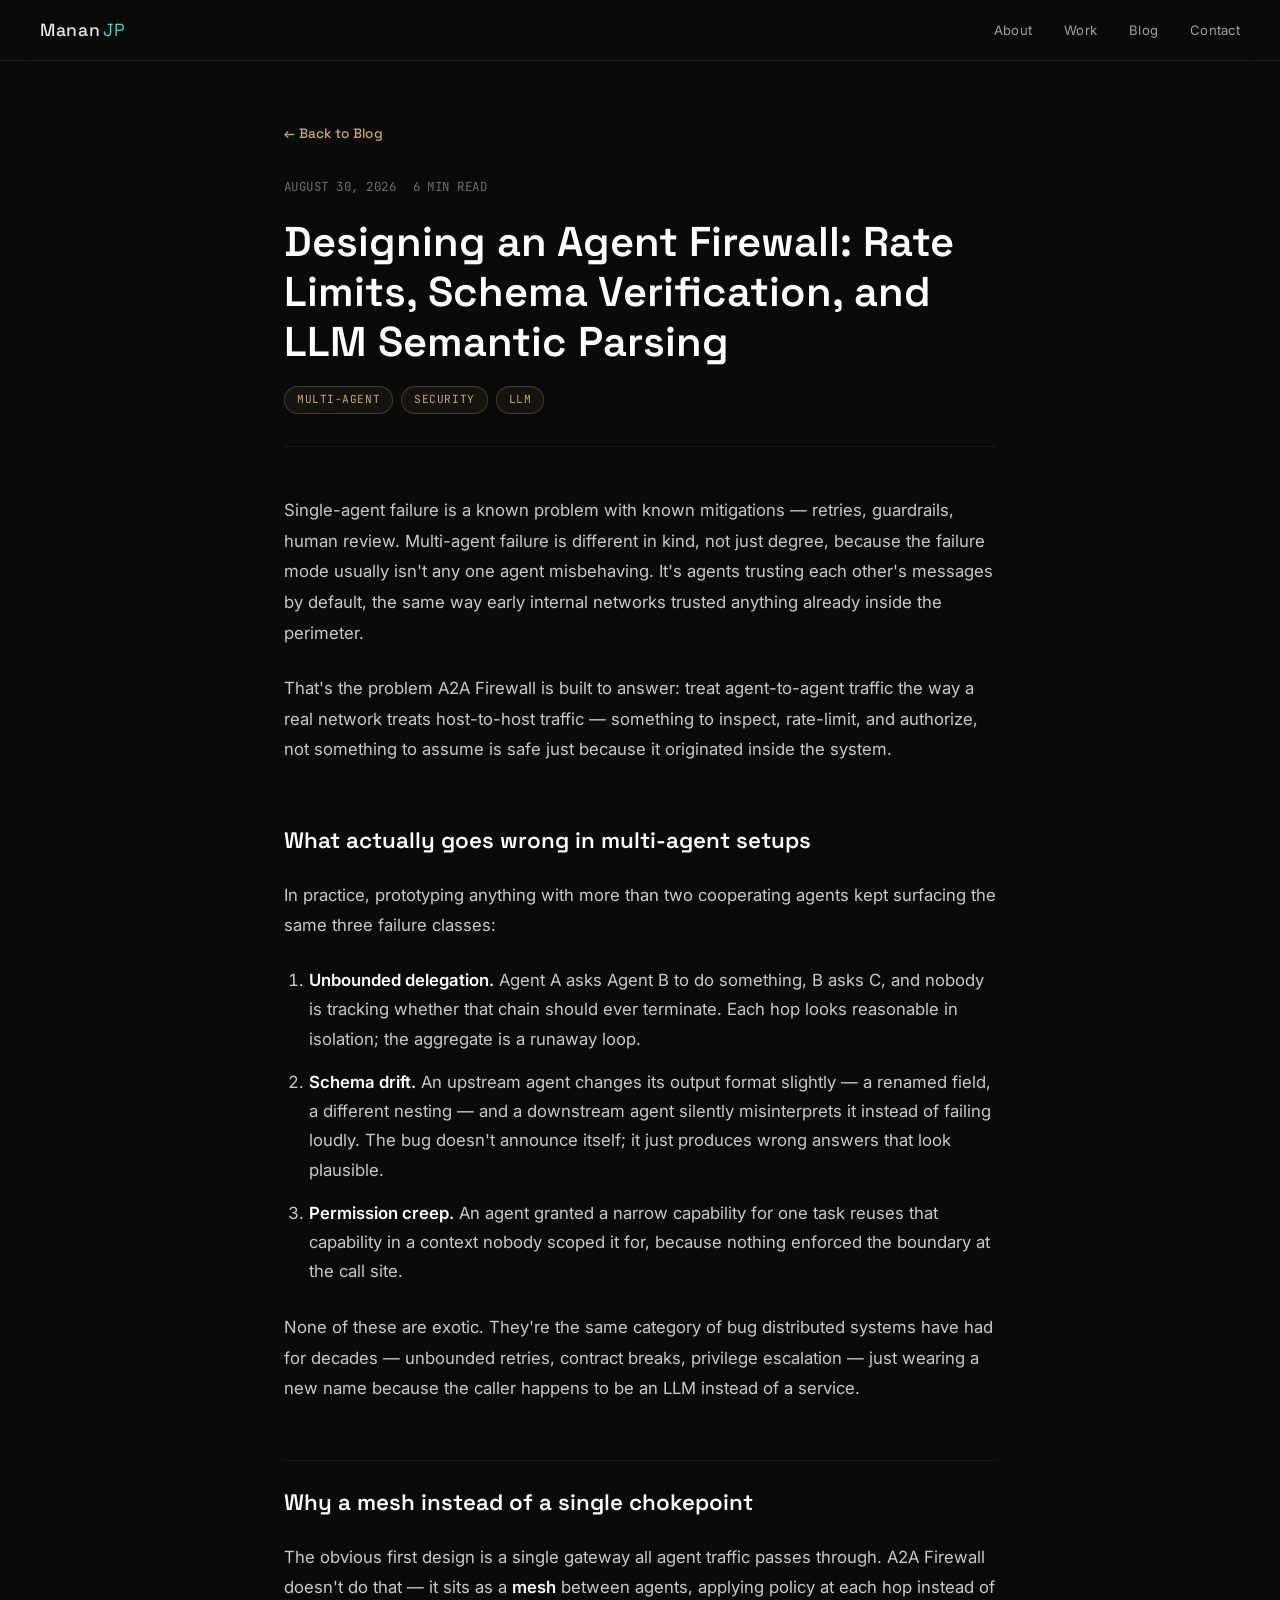
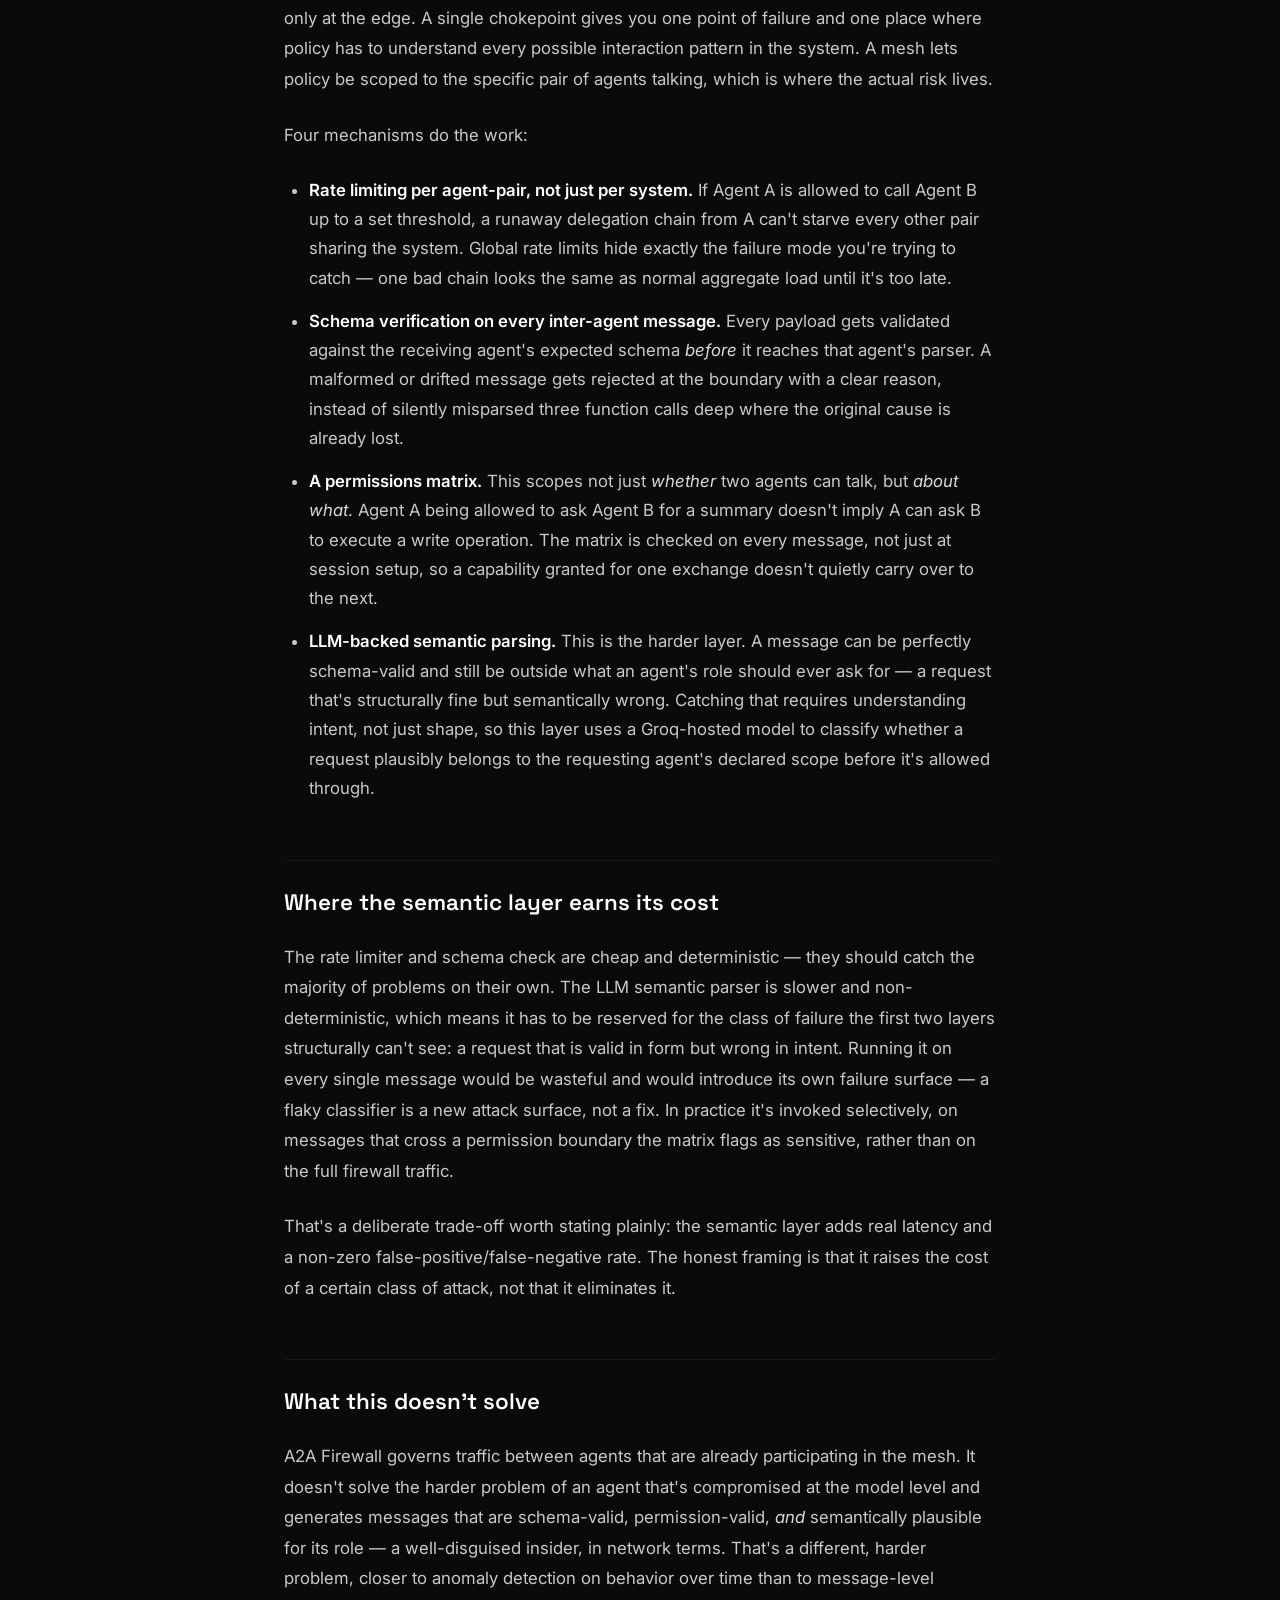
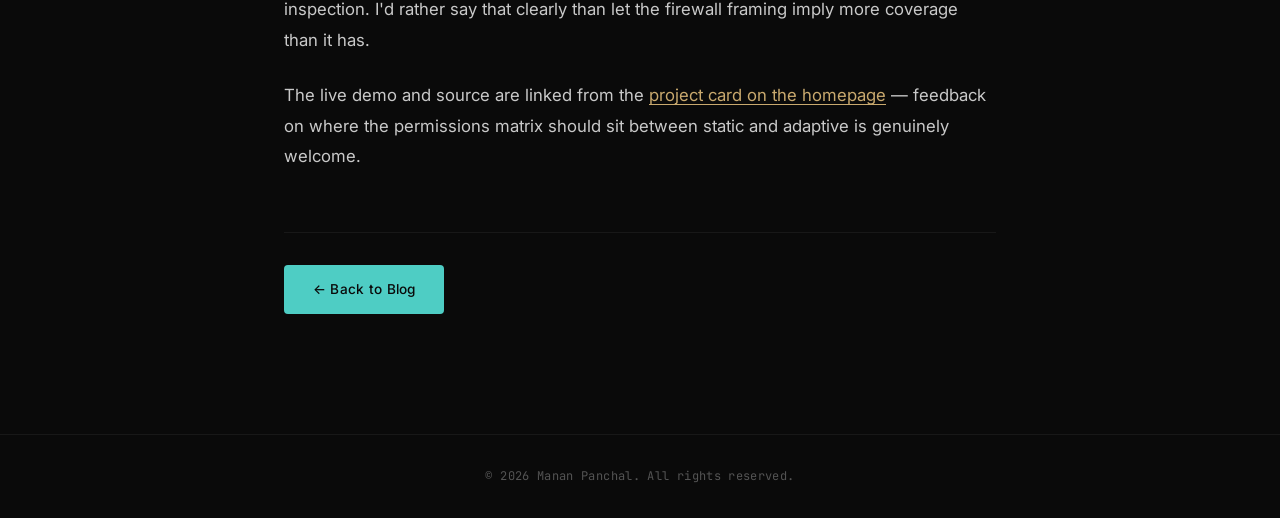
==== blog/designing-an-agent-firewall.html @ 461a2082 "feat: add blog pages for Agent Firewall and RAG at Scale, rebrand Lab Notes to Blog, update sitemap " ====
<!DOCTYPE html>
<html lang="en">
<head>
  <meta charset="UTF-8"/>
  <meta name="viewport" content="width=device-width, initial-scale=1.0"/>
  <title>Designing an Agent Firewall: Rate Limits, Schema Verification, and LLM Semantic Parsing — Manan Panchal</title>

  <!-- SEO Meta -->
  <meta name="description" content="Multi-agent systems need governance layers. A2A Firewall intercepts agent-to-agent communications with rate limiting, schema verification, a permissions matrix, and Groq LLM semantic parsing. Deep-dive into the architecture." />
  <meta name="keywords" content="Agent Firewall, Multi-Agent Systems, A2A Firewall, LLM Security, Schema Verification, Rate Limiting, Agent Governance, Manan Panchal, AI Security, Groq, Semantic Parsing, Agent-to-Agent Communication" />
  <meta name="author" content="Manan Panchal" />
  <meta name="robots" content="index, follow" />
  <meta name="theme-color" content="#080808" />

  <!-- Canonical URL -->
  <link rel="canonical" href="https://mananjp.github.io/blog/designing-an-agent-firewall.html" />

  <!-- Open Graph -->
  <meta property="og:type" content="article" />
  <meta property="og:url" content="https://mananjp.github.io/blog/designing-an-agent-firewall.html" />
  <meta property="og:title" content="Designing an Agent Firewall: Rate Limits, Schema Verification, and LLM Semantic Parsing" />
  <meta property="og:description" content="Multi-agent systems need governance layers. A2A Firewall intercepts agent-to-agent communications with rate limiting, schema verification, a permissions matrix, and Groq LLM semantic parsing." />
  <meta property="og:image" content="https://mananjp.github.io/assets/og-image.png" />
  <meta property="og:site_name" content="Manan Panchal Blog" />
  <meta property="article:published_time" content="2026-08-30T00:00:00+05:30" />
  <meta property="article:author" content="Manan Panchal" />
  <meta property="article:tag" content="Multi-Agent" />
  <meta property="article:tag" content="Security" />
  <meta property="article:tag" content="LLM" />

  <!-- Twitter Card -->
  <meta name="twitter:card" content="summary_large_image" />
  <meta name="twitter:title" content="Designing an Agent Firewall: Rate Limits, Schema Verification, and LLM Semantic Parsing" />
  <meta name="twitter:description" content="Multi-agent systems need governance layers. A2A Firewall intercepts agent-to-agent communications with a permissions mesh — here's the architecture behind it." />
  <meta name="twitter:image" content="https://mananjp.github.io/assets/og-image.png" />

  <!-- Structured Data (JSON-LD) -->
  <script type="application/ld+json">
  {
    "@context": "https://schema.org",
    "@type": "BlogPosting",
    "headline": "Designing an Agent Firewall: Rate Limits, Schema Verification, and LLM Semantic Parsing",
    "description": "Multi-agent systems need governance layers. A2A Firewall intercepts agent-to-agent communications with rate limiting, schema verification, a permissions matrix, and Groq LLM semantic parsing.",
    "datePublished": "2026-08-30",
    "dateModified": "2026-08-30",
    "author": {
      "@type": "Person",
      "name": "Manan Panchal",
      "url": "https://mananjp.github.io/"
    },
    "publisher": {
      "@type": "Person",
      "name": "Manan Panchal"
    },
    "mainEntityOfPage": {
      "@type": "WebPage",
      "@id": "https://mananjp.github.io/blog/designing-an-agent-firewall.html"
    },
    "keywords": ["Multi-Agent Systems", "Agent Firewall", "A2A Firewall", "LLM Security", "Schema Verification", "Rate Limiting", "Semantic Parsing", "Groq"],
    "wordCount": 950,
    "timeRequired": "PT6M"
  }
  </script>

  <!-- Favicon -->
  <link rel="icon" type="image/svg+xml" href="../assets/favicon.svg" />

  <!-- Fonts -->
  <link rel="preconnect" href="https://fonts.googleapis.com"/>
  <link rel="preconnect" href="https://fonts.gstatic.com" crossorigin/>
  <link href="https://fonts.googleapis.com/css2?family=Space+Grotesk:wght@400;500;600&family=Inter:wght@300;400;500;600&family=JetBrains+Mono:wght@300;400&display=swap" rel="stylesheet"/>
  <link rel="stylesheet" href="../assets/style.css"/>
  <link rel="stylesheet" href="../assets/blog-post.css"/>
</head>
<body class="blog-post-page">
  <!-- NAV (minimal) -->
  <nav id="nav" class="scrolled">
    <a href="../index.html" class="nav-logo">Manan<span>JP</span></a>
    <ul class="nav-links">
      <li><a href="../index.html#about">About</a></li>
      <li><a href="../index.html#projects">Work</a></li>
      <li><a href="../index.html#blog">Blog</a></li>
      <li><a href="../index.html#contact">Contact</a></li>
    </ul>
  </nav>

  <main class="blog-post-main">
    <article class="blog-post-article" itemscope itemtype="https://schema.org/BlogPosting">
      <header class="blog-post-header">
        <a href="../index.html#blog" class="blog-back-link">&larr; Back to Blog</a>
        <div class="blog-post-meta">
          <time datetime="2026-08-30" itemprop="datePublished">August 30, 2026</time>
          <span class="blog-post-read">6 min read</span>
        </div>
        <h1 itemprop="headline">Designing an Agent Firewall: Rate Limits, Schema Verification, and LLM Semantic Parsing</h1>
        <div class="blog-post-tags">
          <span>Multi-Agent</span><span>Security</span><span>LLM</span>
        </div>
      </header>

      <div class="blog-post-body" itemprop="articleBody">
        <p>Single-agent failure is a known problem with known mitigations — retries, guardrails, human review. Multi-agent failure is different in kind, not just degree, because the failure mode usually isn't any one agent misbehaving. It's agents trusting each other's messages by default, the same way early internal networks trusted anything already inside the perimeter.</p>

        <p>That's the problem A2A Firewall is built to answer: treat agent-to-agent traffic the way a real network treats host-to-host traffic — something to inspect, rate-limit, and authorize, not something to assume is safe just because it originated inside the system.</p>

        <h2>What actually goes wrong in multi-agent setups</h2>

        <p>In practice, prototyping anything with more than two cooperating agents kept surfacing the same three failure classes:</p>

        <ol>
          <li><strong>Unbounded delegation.</strong> Agent A asks Agent B to do something, B asks C, and nobody is tracking whether that chain should ever terminate. Each hop looks reasonable in isolation; the aggregate is a runaway loop.</li>
          <li><strong>Schema drift.</strong> An upstream agent changes its output format slightly — a renamed field, a different nesting — and a downstream agent silently misinterprets it instead of failing loudly. The bug doesn't announce itself; it just produces wrong answers that look plausible.</li>
          <li><strong>Permission creep.</strong> An agent granted a narrow capability for one task reuses that capability in a context nobody scoped it for, because nothing enforced the boundary at the call site.</li>
        </ol>

        <p>None of these are exotic. They're the same category of bug distributed systems have had for decades — unbounded retries, contract breaks, privilege escalation — just wearing a new name because the caller happens to be an LLM instead of a service.</p>

        <h2>Why a mesh instead of a single chokepoint</h2>

        <p>The obvious first design is a single gateway all agent traffic passes through. A2A Firewall doesn't do that — it sits as a <strong>mesh</strong> between agents, applying policy at each hop instead of only at the edge. A single chokepoint gives you one point of failure and one place where policy has to understand every possible interaction pattern in the system. A mesh lets policy be scoped to the specific pair of agents talking, which is where the actual risk lives.</p>

        <p>Four mechanisms do the work:</p>

        <ul>
          <li><strong>Rate limiting per agent-pair, not just per system.</strong> If Agent A is allowed to call Agent B up to a set threshold, a runaway delegation chain from A can't starve every other pair sharing the system. Global rate limits hide exactly the failure mode you're trying to catch — one bad chain looks the same as normal aggregate load until it's too late.</li>
          <li><strong>Schema verification on every inter-agent message.</strong> Every payload gets validated against the receiving agent's expected schema <em>before</em> it reaches that agent's parser. A malformed or drifted message gets rejected at the boundary with a clear reason, instead of silently misparsed three function calls deep where the original cause is already lost.</li>
          <li><strong>A permissions matrix.</strong> This scopes not just <em>whether</em> two agents can talk, but <em>about what</em>. Agent A being allowed to ask Agent B for a summary doesn't imply A can ask B to execute a write operation. The matrix is checked on every message, not just at session setup, so a capability granted for one exchange doesn't quietly carry over to the next.</li>
          <li><strong>LLM-backed semantic parsing.</strong> This is the harder layer. A message can be perfectly schema-valid and still be outside what an agent's role should ever ask for — a request that's structurally fine but semantically wrong. Catching that requires understanding intent, not just shape, so this layer uses a Groq-hosted model to classify whether a request plausibly belongs to the requesting agent's declared scope before it's allowed through.</li>
        </ul>

        <h2>Where the semantic layer earns its cost</h2>

        <p>The rate limiter and schema check are cheap and deterministic — they should catch the majority of problems on their own. The LLM semantic parser is slower and non-deterministic, which means it has to be reserved for the class of failure the first two layers structurally can't see: a request that is valid in form but wrong in intent. Running it on every single message would be wasteful and would introduce its own failure surface — a flaky classifier is a new attack surface, not a fix. In practice it's invoked selectively, on messages that cross a permission boundary the matrix flags as sensitive, rather than on the full firewall traffic.</p>

        <p>That's a deliberate trade-off worth stating plainly: the semantic layer adds real latency and a non-zero false-positive/false-negative rate. The honest framing is that it raises the cost of a certain class of attack, not that it eliminates it.</p>

        <h2>What this doesn't solve</h2>

        <p>A2A Firewall governs traffic between agents that are already participating in the mesh. It doesn't solve the harder problem of an agent that's compromised at the model level and generates messages that are schema-valid, permission-valid, <em>and</em> semantically plausible for its role — a well-disguised insider, in network terms. That's a different, harder problem, closer to anomaly detection on behavior over time than to message-level inspection. I'd rather say that clearly than let the firewall framing imply more coverage than it has.</p>

        <p>The live demo and source are linked from the <a href="../index.html#projects">project card on the homepage</a> — feedback on where the permissions matrix should sit between static and adaptive is genuinely welcome.</p>
      </div>

      <footer class="blog-post-footer">
        <a href="../index.html#blog" class="btn-primary">&larr; Back to Blog</a>
      </footer>
    </article>
  </main>

  <footer class="site-footer">
    <p>&copy; 2026 Manan Panchal. All rights reserved.</p>
  </footer>
</body>
</html>
---- assets/style.css ----
/* ============================================================
   MANAN JP — DARK PREMIUM DESIGN SYSTEM
   Teal + Gold on near-black. AI Lab aesthetic.
   ============================================================ */
:root {
  /* -- surface -- */
  --bg: #0a0a0a;
  --bg-elevated: #111111;
  --bg-card: #141414;
  --bg-card-hover: #1a1a1a;

  /* -- text -- */
  --text: #e5e5e5;
  --text-secondary: #a0a0a0;
  --text-muted: #666666;

  /* -- accent -- */
  --teal: #4ecdc4;
  --teal-dim: rgba(78, 205, 196, 0.15);
  --teal-glow: rgba(78, 205, 196, 0.08);
  --gold: #c9a96e;
  --gold-dim: rgba(201, 169, 110, 0.15);

  /* -- border -- */
  --border: rgba(255, 255, 255, 0.06);
  --border-hover: rgba(255, 255, 255, 0.12);
  --border-accent: rgba(78, 205, 196, 0.3);

  /* -- type -- */
  --f-display: 'Space Grotesk', -apple-system, sans-serif;
  --f-body: 'Inter', -apple-system, sans-serif;
  --f-mono: 'JetBrains Mono', monospace;

  /* -- motion -- */
  --ease: cubic-bezier(0.22, 0.68, 0.29, 1);
  --ease-out: cubic-bezier(0.16, 1, 0.3, 1);
  --ease-soft: cubic-bezier(0.4, 0, 0.2, 1);
}

*,
*::before,
*::after {
  box-sizing: border-box;
  margin: 0;
  padding: 0;
}

html {
  scroll-behavior: smooth;
}

@media (prefers-reduced-motion: reduce) {
  html {
    scroll-behavior: auto;
  }

  *,
  *::before,
  *::after {
    animation-duration: 0.001ms !important;
    animation-iteration-count: 1 !important;
    transition-duration: 0.001ms !important;
    scroll-behavior: auto !important;
  }
}

body {
  margin: 0;
  background: var(--bg);
  color: var(--text);
  font-family: var(--f-body);
  font-size: 16px;
  line-height: 1.6;
  -webkit-font-smoothing: antialiased;
  -moz-osx-font-smoothing: grayscale;
  overflow-x: hidden;
}

::selection {
  background: var(--teal);
  color: var(--bg);
}

img {
  max-width: 100%;
  display: block;
}

a {
  color: inherit;
  text-decoration: none;
}

button {
  font-family: inherit;
  cursor: pointer;
  border: none;
  background: none;
}

a:focus-visible,
button:focus-visible,
.filter-btn:focus-visible {
  outline: 2px solid var(--teal);
  outline-offset: 3px;
  border-radius: 2px;
}

/* ---------- SKIP LINK ---------- */
.skip-link {
  position: absolute;
  left: -999px;
  top: 0;
  background: var(--teal);
  color: var(--bg);
  padding: 0.8rem 1.2rem;
  z-index: 999;
  font-family: var(--f-body);
  font-size: 0.85rem;
  font-weight: 500;
}

.skip-link:focus {
  left: 1rem;
  top: 1rem;
}

/* ---------- CONTAINER ---------- */
.container {
  max-width: 1200px;
  margin: 0 auto;
  padding: 0 2rem;
}

/* ---------- SECTION LABELS ---------- */
.section-label {
  font-family: var(--f-mono);
  font-size: 0.7rem;
  font-weight: 400;
  letter-spacing: 0.2em;
  text-transform: uppercase;
  color: var(--gold);
  display: flex;
  align-items: center;
  gap: 0.8rem;
  margin-bottom: 1.2rem;
}

.section-label::before {
  content: "";
  width: 24px;
  height: 1px;
  background: var(--gold);
  display: inline-block;
}

.section-title {
  font-family: var(--f-display);
  font-weight: 500;
  font-size: clamp(2rem, 4vw, 3.2rem);
  line-height: 1.1;
  letter-spacing: -0.02em;
  margin: 0 0 1.4rem;
  color: var(--text);
}

.section-title em {
  font-style: normal;
  color: var(--teal);
  font-weight: 400;
}

section {
  padding: 7rem 0;
  position: relative;
}

section.tight {
  padding: 5rem 0;
}

/* ---------- REVEAL ANIMATION ---------- */
.reveal {
  opacity: 0;
  transform: translateY(24px);
}

.reveal.visible {
  opacity: 1;
  transform: translateY(0);
}

/* ---------- GSAP ANIMATION HELPERS ---------- */
[data-parallax] {
  will-change: transform;
}

.parallax-layer {
  will-change: transform;
}

/* Magnetic button wrapper */
.magnetic {
  position: relative;
  will-change: transform;
}

.btn-primary.magnetic,
.btn-ghost.magnetic {
  display: inline-flex;
  align-items: center;
  /* Let GSAP animate transform; CSS transitions only handle visual props */
  transition-property: background, color, border-color, box-shadow;
}

/* Grain overlay for cinematic texture */
.grain-overlay {
  position: fixed;
  inset: 0;
  z-index: 5;
  pointer-events: none;
  opacity: 0.04;
  background-image: url("data:image/svg+xml,%3Csvg viewBox='0 0 200 200' xmlns='http://www.w3.org/2000/svg'%3E%3Cfilter id='noise'%3E%3CfeTurbulence type='fractalNoise' baseFrequency='0.8' numOctaves='4' stitchTiles='stitch'/%3E%3C/filter%3E%3Crect width='100%25' height='100%25' filter='url(%23noise)'/%3E%3C/svg%3E");
}

/* ============================================================
   PRELOADER
   ============================================================ */
#preloader {
  position: fixed;
  inset: 0;
  z-index: 2000;
  background: var(--bg);
  display: flex;
  align-items: center;
  justify-content: center;
  flex-direction: column;
  gap: 1.2rem;
  transition: opacity 0.6s var(--ease-soft), visibility 0.6s;
}

#preloader.hidden {
  opacity: 0;
  visibility: hidden;
  pointer-events: none;
}

.pre-inner {
  display: flex;
  flex-direction: column;
  align-items: center;
  gap: 1rem;
}

.pre-monogram {
  font-family: var(--f-display);
  font-size: 1.8rem;
  font-weight: 500;
  letter-spacing: 0.15em;
  color: var(--text);
  opacity: 0;
  animation: preFade 0.8s var(--ease) 0.1s forwards;
}

.pre-line {
  width: 40px;
  height: 1px;
  background: var(--teal);
  opacity: 0;
  animation: preLine 0.6s var(--ease) 0.4s forwards;
}

@keyframes preFade {
  to {
    opacity: 1;
  }
}

@keyframes preLine {
  from {
    opacity: 0;
    width: 0;
  }

  to {
    opacity: 1;
    width: 40px;
  }
}

@media (prefers-reduced-motion: reduce) {
  .pre-monogram,
  .pre-line {
    animation: none;
    opacity: 1;
  }
}

/* ============================================================
   CURSOR
   ============================================================ */
#cursor-dot,
#cursor-ring {
  position: fixed;
  top: 0;
  left: 0;
  pointer-events: none;
  z-index: 1500;
  transform: translate(-50%, -50%);
}

#cursor-dot {
  width: 6px;
  height: 6px;
  border-radius: 50%;
  background: var(--teal);
}

#cursor-ring {
  width: 36px;
  height: 36px;
  border-radius: 50%;
  border: 1px solid rgba(78, 205, 196, 0.4);
  transition: width 0.3s var(--ease), height 0.3s var(--ease), border-color 0.3s;
}

#cursor-ring.cursor-hover {
  width: 56px;
  height: 56px;
  border-color: rgba(78, 205, 196, 0.6);
  background: rgba(78, 205, 196, 0.04);
}

@media (hover: none),
(pointer: coarse) {
  #cursor-dot,
  #cursor-ring {
    display: none;
  }
}

@media (prefers-reduced-motion: reduce) {
  #cursor-dot,
  #cursor-ring {
    display: none;
  }
}

/* ============================================================
   NAV
   ============================================================ */
#nav {
  position: fixed;
  top: 0;
  left: 0;
  right: 0;
  z-index: 900;
  display: flex;
  align-items: center;
  justify-content: space-between;
  padding: 1.4rem 2.5rem;
  background: transparent;
  transition: background 0.4s var(--ease-soft), padding 0.4s var(--ease-soft),
    border-color 0.4s, backdrop-filter 0.4s;
  border-bottom: 1px solid transparent;
}

#nav.scrolled {
  background: rgba(10, 10, 10, 0.8);
  backdrop-filter: blur(16px);
  -webkit-backdrop-filter: blur(16px);
  padding: 1rem 2.5rem;
  border-bottom: 1px solid var(--border);
}

.nav-logo {
  display: flex;
  align-items: center;
  gap: 0.15rem;
  font-family: var(--f-display);
  font-size: 1.1rem;
  letter-spacing: 0.04em;
  font-weight: 500;
  color: var(--text);
}

.nav-logo span {
  color: var(--teal);
  font-weight: 400;
}

.nav-status {
  display: flex;
  align-items: center;
  gap: 0.5rem;
}

.status-dot {
  width: 6px;
  height: 6px;
  border-radius: 50%;
  background: #4ecdc4;
  animation: statusPulse 2s ease-in-out infinite;
}

@keyframes statusPulse {
  0%,
  100% {
    opacity: 1;
    box-shadow: 0 0 0 0 rgba(78, 205, 196, 0.4);
  }

  50% {
    opacity: 0.7;
    box-shadow: 0 0 0 6px rgba(78, 205, 196, 0);
  }
}

.status-text {
  font-family: var(--f-mono);
  font-size: 0.65rem;
  letter-spacing: 0.1em;
  text-transform: uppercase;
  color: var(--text-muted);
}

.nav-links {
  list-style: none;
  display: flex;
  gap: 2rem;
}

.nav-links a {
  font-family: var(--f-body);
  font-size: 0.82rem;
  font-weight: 400;
  letter-spacing: 0.02em;
  color: var(--text-secondary);
  position: relative;
  padding: 0.2rem 0;
  transition: color 0.25s;
}

.nav-links a::after {
  content: "";
  position: absolute;
  left: 0;
  right: 100%;
  bottom: -2px;
  height: 1px;
  background: var(--teal);
  transition: right 0.3s var(--ease);
}

.nav-links a:hover {
  color: var(--text);
}

.nav-links a:hover::after {
  right: 0;
}

.nav-social {
  display: flex;
  align-items: center;
  gap: 1rem;
}

.nav-icon-link {
  color: var(--text-muted);
  transition: color 0.25s;
  display: flex;
  align-items: center;
}

.nav-icon-link:hover {
  color: var(--teal);
}

.nav-progress {
  position: fixed;
  top: 0;
  left: 0;
  height: 2px;
  background: linear-gradient(90deg, var(--teal), var(--gold));
  width: 0%;
  z-index: 901;
}

@media (max-width: 760px) {
  #nav {
    padding: 1.2rem 1.3rem;
  }

  #nav.scrolled {
    padding: 1rem 1.3rem;
  }

  .nav-links,
  .nav-status {
    display: none;
  }
}

/* ============================================================
   HERO
   ============================================================ */
#hero {
  min-height: 100svh;
  display: flex;
  align-items: center;
  position: relative;
  padding-top: 5rem;
  overflow: hidden;
}

.hero-bg {
  position: absolute;
  inset: 0;
  z-index: 0;
}

.hero-orb {
  position: absolute;
  border-radius: 50%;
  filter: blur(80px);
  opacity: 0.35;
}

.hero-orb-1 {
  width: 500px;
  height: 500px;
  background: radial-gradient(circle, rgba(78, 205, 196, 0.15), transparent 70%);
  top: 10%;
  right: 10%;
  animation: orbFloat1 12s ease-in-out infinite;
}

.hero-orb-2 {
  width: 400px;
  height: 400px;
  background: radial-gradient(circle, rgba(201, 169, 110, 0.1), transparent 70%);
  bottom: 15%;
  left: 5%;
  animation: orbFloat2 15s ease-in-out infinite;
}

@keyframes orbFloat1 {
  0%,
  100% {
    transform: translate(0, 0);
  }

  33% {
    transform: translate(-30px, 20px);
  }

  66% {
    transform: translate(20px, -15px);
  }
}

@keyframes orbFloat2 {
  0%,
  100% {
    transform: translate(0, 0);
  }

  33% {
    transform: translate(25px, -20px);
  }

  66% {
    transform: translate(-15px, 25px);
  }
}

.hero-grid {
  position: absolute;
  inset: 0;
  background-image:
    linear-gradient(rgba(255, 255, 255, 0.02) 1px, transparent 1px),
    linear-gradient(90deg, rgba(255, 255, 255, 0.02) 1px, transparent 1px);
  background-size: 60px 60px;
  mask-image: radial-gradient(ellipse 70% 60% at 50% 50%, black 20%, transparent 70%);
  -webkit-mask-image: radial-gradient(ellipse 70% 60% at 50% 50%, black 20%, transparent 70%);
}

#particle-canvas {
  position: absolute;
  inset: 0;
  width: 100%;
  height: 100%;
  z-index: 1;
}

.hero-content {
  max-width: 1200px;
  margin: 0 auto;
  padding: 0 2rem;
  position: relative;
  z-index: 2;
  width: 100%;
}

.hero-eyebrow {
  font-family: var(--f-mono);
  font-size: 0.7rem;
  font-weight: 400;
  letter-spacing: 0.2em;
  text-transform: uppercase;
  color: var(--gold);
  margin: 0 0 1.8rem;
}

.hero-name {
  font-family: var(--f-display);
  font-weight: 500;
  font-size: clamp(3rem, 7vw, 5.5rem);
  line-height: 1.05;
  letter-spacing: -0.03em;
  margin: 0 0 1.6rem;
  color: var(--text);
}

.name-line {
  display: block;
}

.name-line.italic {
  font-style: italic;
  color: var(--teal);
  font-weight: 400;
}

.hero-tagline {
  font-family: var(--f-body);
  font-size: 1.15rem;
  font-weight: 300;
  color: var(--text-secondary);
  max-width: 520px;
  margin: 0 0 2.4rem;
  line-height: 1.7;
}

.hero-tagline em {
  font-style: normal;
  color: var(--teal);
  font-weight: 400;
}

.typewriter-cursor {
  color: var(--teal);
  animation: blink 1s step-end infinite;
  font-weight: 300;
}

@keyframes blink {
  0%,
  100% {
    opacity: 1;
  }

  50% {
    opacity: 0;
  }
}

.hero-cta {
  display: flex;
  gap: 1rem;
  flex-wrap: wrap;
  margin-bottom: 2.6rem;
}

.btn-primary,
.btn-ghost {
  font-family: var(--f-body);
  font-size: 0.85rem;
  font-weight: 500;
  letter-spacing: 0.02em;
  padding: 0.85rem 1.8rem;
  border-radius: 4px;
  transition: all 0.3s var(--ease-soft);
  display: inline-flex;
  align-items: center;
  gap: 0.5rem;
}

.btn-primary {
  background: var(--teal);
  color: var(--bg);
}

.btn-primary:hover {
  background: #6eddd5;
  box-shadow: 0 8px 30px -8px rgba(78, 205, 196, 0.4);
}

.btn-ghost {
  border: 1px solid var(--border-hover);
  color: var(--text-secondary);
}

.btn-ghost:hover {
  border-color: var(--teal);
  color: var(--teal);
}

.hero-scroll {
  position: absolute;
  left: 50%;
  bottom: 2.5rem;
  transform: translateX(-50%);
  display: flex;
  flex-direction: column;
  align-items: center;
  gap: 0.6rem;
  transition: opacity 0.4s;
  z-index: 3;
}

.hero-scroll span {
  font-family: var(--f-mono);
  font-size: 0.6rem;
  letter-spacing: 0.2em;
  text-transform: uppercase;
  color: var(--text-muted);
}

.scroll-line {
  width: 1px;
  height: 32px;
  background: linear-gradient(var(--teal), transparent);
  animation: scrollPulse 2s ease-in-out infinite;
}

@keyframes scrollPulse {
  0%,
  100% {
    opacity: 0.3;
  }

  50% {
    opacity: 1;
  }
}

/* ============================================================
   ABOUT
   ============================================================ */
.about-grid {
  display: grid;
  grid-template-columns: 1.3fr 0.9fr;
  gap: 4rem;
  align-items: start;
}

@media (max-width: 900px) {
  .about-grid {
    grid-template-columns: 1fr;
    gap: 3rem;
  }
}

.about-body {
  font-family: var(--f-body);
  font-size: 1rem;
  font-weight: 300;
  color: var(--text-secondary);
  line-height: 1.75;
  margin: 0 0 1.2rem;
  max-width: 56ch;
}

.about-stats {
  display: grid;
  grid-template-columns: repeat(3, 1fr);
  gap: 1.5rem;
  margin-top: 2.5rem;
  padding-top: 2rem;
  border-top: 1px solid var(--border);
}

.stat {
  display: flex;
  flex-direction: column;
  gap: 0.3rem;
}

.stat-n {
  font-family: var(--f-display);
  font-size: 1.8rem;
  font-weight: 500;
  color: var(--text);
  letter-spacing: -0.02em;
}

.stat-l {
  font-family: var(--f-mono);
  font-size: 0.65rem;
  letter-spacing: 0.1em;
  text-transform: uppercase;
  color: var(--text-muted);
}

.skills-block {
  background: var(--bg-card);
  border: 1px solid var(--border);
  border-radius: 8px;
  padding: 2rem;
}

.skill-group {
  margin-bottom: 1.6rem;
}

.skill-group:last-child {
  margin-bottom: 0;
}

.skill-label {
  font-family: var(--f-mono);
  font-size: 0.65rem;
  font-weight: 400;
  letter-spacing: 0.15em;
  text-transform: uppercase;
  color: var(--gold);
  display: block;
  margin-bottom: 0.7rem;
}

.skill-tags {
  display: flex;
  flex-wrap: wrap;
  gap: 0.45rem;
}

.skill-tags span {
  font-family: var(--f-body);
  font-size: 0.78rem;
  font-weight: 400;
  color: var(--text-secondary);
  background: rgba(255, 255, 255, 0.04);
  border: 1px solid var(--border);
  padding: 0.35rem 0.75rem;
  border-radius: 4px;
  transition: all 0.25s;
}

.skill-tags span:hover {
  border-color: var(--teal);
  color: var(--teal);
  background: var(--teal-dim);
}

/* ============================================================
   EXPERIENCE / TIMELINE
   ============================================================ */
.timeline {
  margin-top: 2.5rem;
  border-left: 1px solid var(--border);
  padding-left: 2.5rem;
  position: relative;
}

.timeline-item {
  position: relative;
  padding-bottom: 3rem;
}

.timeline-item:last-child {
  padding-bottom: 0;
}

.timeline-dot {
  position: absolute;
  left: -2.56rem;
  top: 0.4rem;
  width: 9px;
  height: 9px;
  border-radius: 50%;
  background: var(--bg);
  border: 2px solid var(--teal);
  transition: background 0.3s;
}

.timeline-item:hover .timeline-dot {
  background: var(--teal);
}

.timeline-date {
  font-family: var(--f-mono);
  font-size: 0.68rem;
  font-weight: 400;
  letter-spacing: 0.1em;
  text-transform: uppercase;
  color: var(--text-muted);
  margin-bottom: 0.5rem;
}

.timeline-header {
  display: flex;
  flex-wrap: wrap;
  align-items: baseline;
  gap: 0.7rem;
  margin-bottom: 0.6rem;
}

.role-title {
  font-family: var(--f-display);
  font-size: 1.25rem;
  font-weight: 500;
  margin: 0;
  color: var(--text);
}

.company-name {
  font-family: var(--f-mono);
  font-size: 0.75rem;
  color: var(--teal);
}

.role-desc {
  font-family: var(--f-body);
  font-size: 0.95rem;
  font-weight: 300;
  color: var(--text-secondary);
  max-width: 60ch;
  line-height: 1.7;
  margin: 0 0 1rem;
}

.role-skills {
  display: flex;
  flex-wrap: wrap;
  gap: 0.45rem;
  margin-bottom: 0.8rem;
}

.role-skills span {
  font-family: var(--f-body);
  font-size: 0.72rem;
  font-weight: 400;
  color: var(--text-muted);
  background: rgba(255, 255, 255, 0.04);
  border: 1px solid var(--border);
  padding: 0.3rem 0.6rem;
  border-radius: 4px;
}

.btn-cert {
  display: inline-flex;
  align-items: center;
  gap: 0.45rem;
  font-family: var(--f-body);
  font-size: 0.75rem;
  font-weight: 500;
  color: var(--gold);
  border-bottom: 1px solid var(--gold);
  padding-bottom: 2px;
  transition: opacity 0.2s;
}

.btn-cert:hover {
  opacity: 0.65;
}

/* ============================================================
   PROJECTS
   ============================================================ */
.filter-bar {
  display: flex;
  flex-wrap: wrap;
  gap: 0.5rem;
  margin: 2rem 0 2.5rem;
}

.filter-btn {
  font-family: var(--f-mono);
  font-size: 0.68rem;
  font-weight: 400;
  letter-spacing: 0.06em;
  text-transform: uppercase;
  background: transparent;
  border: 1px solid var(--border);
  color: var(--text-muted);
  padding: 0.5rem 0.9rem;
  border-radius: 4px;
  transition: all 0.25s;
}

.filter-btn:hover {
  border-color: var(--border-hover);
  color: var(--text-secondary);
}

.filter-btn.active {
  background: var(--teal);
  border-color: var(--teal);
  color: var(--bg);
}

.projects-grid {
  display: grid;
  grid-template-columns: repeat(3, 1fr);
  gap: 1.2rem;
}

@media (max-width: 980px) {
  .projects-grid {
    grid-template-columns: repeat(2, 1fr);
  }
}

@media (max-width: 640px) {
  .projects-grid {
    grid-template-columns: 1fr;
  }
}

.project-card {
  background: var(--bg-card);
  border: 1px solid var(--border);
  border-radius: 10px;
  padding: 1.8rem;
  position: relative;
  overflow: hidden;
  transform-style: preserve-3d;
  transform: perspective(800px) rotateX(0) rotateY(0);
  transition: transform 0.2s var(--ease-out), border-color 0.3s, box-shadow 0.3s;
  will-change: transform;
}

.project-card::after {
  content: "";
  position: absolute;
  inset: 0;
  background: radial-gradient(
    500px circle at var(--mouse-x, 50%) var(--mouse-y, 50%),
    rgba(78, 205, 196, 0.06),
    transparent 50%
  );
  opacity: 0;
  transition: opacity 0.4s var(--ease-soft);
  pointer-events: none;
}

.project-card:hover::after {
  opacity: 1;
}

.project-card.hidden {
  display: none;
}

.project-card:hover {
  border-color: var(--border-accent);
  box-shadow: 0 12px 40px -12px rgba(0, 0, 0, 0.6);
}

.card-header {
  display: flex;
  align-items: center;
  gap: 0.6rem;
  margin-bottom: 1rem;
}

.card-icon {
  display: flex;
  align-items: center;
  justify-content: center;
  width: 34px;
  height: 34px;
  border-radius: 8px;
  background: var(--teal-dim);
  border: 1px solid var(--border-accent);
  color: var(--teal);
  flex-shrink: 0;
}

.card-tag {
  font-family: var(--f-mono);
  font-size: 0.62rem;
  font-weight: 400;
  letter-spacing: 0.08em;
  text-transform: uppercase;
  color: var(--gold);
}

.card-title {
  font-family: var(--f-display);
  font-size: 1.2rem;
  font-weight: 500;
  margin: 0 0 0.6rem;
  color: var(--text);
}

.card-desc {
  font-family: var(--f-body);
  font-size: 0.88rem;
  font-weight: 300;
  color: var(--text-secondary);
  line-height: 1.6;
  margin: 0 0 1.4rem;
}

.card-footer {
  display: flex;
  align-items: center;
  justify-content: space-between;
  border-top: 1px solid var(--border);
  padding-top: 1rem;
}

.card-lang {
  font-family: var(--f-mono);
  font-size: 0.65rem;
  color: var(--text-muted);
}

.card-links {
  display: flex;
  align-items: center;
  gap: 0.8rem;
}

.btn-live {
  font-family: var(--f-body);
  font-size: 0.72rem;
  font-weight: 500;
  color: var(--teal);
  border-bottom: 1px solid rgba(78, 205, 196, 0.3);
  padding-bottom: 1px;
  transition: opacity 0.2s;
}

.btn-live:hover {
  opacity: 0.65;
}

.btn-gh {
  color: var(--text-muted);
  transition: color 0.2s;
}

.btn-gh:hover {
  color: var(--text);
}

/* ============================================================
   GITHUB STATS
   ============================================================ */
.stats-band {
  display: grid;
  grid-template-columns: 0.85fr 1.15fr;
  gap: 1.5rem;
  align-items: center;
  margin-top: 2rem;
}

@media (max-width: 840px) {
  .stats-band {
    grid-template-columns: 1fr;
  }
}

.stats-item h3 {
  font-family: var(--f-display);
  font-size: 1.05rem;
  font-weight: 500;
  color: var(--text);
  margin: 0 0 1rem;
}

.gh-stat-img {
  width: 100%;
  border-radius: 6px;
  border: 1px solid var(--border);
}

/* ============================================================
   BLOG / LAB NOTES
   ============================================================ */
.blog-intro {
  font-family: var(--f-body);
  font-size: 1rem;
  font-weight: 300;
  color: var(--text-secondary);
  max-width: 52ch;
  margin: 0 0 2.5rem;
  line-height: 1.7;
}

.blog-grid {
  display: grid;
  grid-template-columns: repeat(2, 1fr);
  gap: 1.2rem;
}

@media (max-width: 760px) {
  .blog-grid {
    grid-template-columns: 1fr;
  }
}

.blog-card {
  background: var(--bg-card);
  border: 1px solid var(--border);
  border-radius: 8px;
  padding: 1.8rem;
  display: flex;
  flex-direction: column;
  justify-content: space-between;
  transition: border-color 0.3s, transform 0.3s var(--ease-soft);
  position: relative;
}

.blog-card:hover {
  border-color: var(--border-hover);
  transform: translateY(-2px);
}

.blog-card-inner {
  display: flex;
  flex-direction: column;
}

.blog-meta {
  display: flex;
  align-items: center;
  gap: 1rem;
  margin-bottom: 1rem;
}

.blog-date,
.blog-read {
  font-family: var(--f-mono);
  font-size: 0.62rem;
  font-weight: 400;
  letter-spacing: 0.08em;
  text-transform: uppercase;
  color: var(--text-muted);
}

.blog-date {
  color: var(--gold);
}

.blog-title {
  font-family: var(--f-display);
  font-size: 1.1rem;
  font-weight: 500;
  margin: 0 0 0.7rem;
  color: var(--text);
  line-height: 1.35;
}

.blog-excerpt {
  font-family: var(--f-body);
  font-size: 0.88rem;
  font-weight: 300;
  color: var(--text-secondary);
  line-height: 1.6;
  margin: 0 0 1.2rem;
}

.blog-tags {
  display: flex;
  flex-wrap: wrap;
  gap: 0.4rem;
}

.blog-tags span {
  font-family: var(--f-mono);
  font-size: 0.6rem;
  font-weight: 400;
  color: var(--text-muted);
  background: rgba(255, 255, 255, 0.04);
  border: 1px solid var(--border);
  padding: 0.25rem 0.55rem;
  border-radius: 4px;
}

.blog-arrow {
  display: flex;
  justify-content: flex-end;
  margin-top: 1.2rem;
  color: var(--text-muted);
  transition: color 0.25s;
}

.blog-card:hover .blog-arrow {
  color: var(--teal);
}

/* ============================================================
   CONTACT
   ============================================================ */
.contact-layout {
  display: grid;
  grid-template-columns: 1fr 1fr;
  gap: 4rem;
  align-items: start;
}

@media (max-width: 900px) {
  .contact-layout {
    grid-template-columns: 1fr;
    gap: 3rem;
  }
}

.contact-sub {
  font-family: var(--f-body);
  font-size: 1rem;
  font-weight: 300;
  color: var(--text-secondary);
  max-width: 52ch;
  margin: 0 0 2rem;
  line-height: 1.7;
}

.contact-links {
  display: flex;
  flex-wrap: wrap;
  gap: 0.7rem;
}

.contact-pill {
  display: inline-flex;
  align-items: center;
  gap: 0.55rem;
  font-family: var(--f-body);
  font-size: 0.82rem;
  font-weight: 400;
  border: 1px solid var(--border);
  color: var(--text-secondary);
  padding: 0.7rem 1.2rem;
  border-radius: 6px;
  transition: all 0.3s var(--ease-soft);
}

.contact-pill:hover {
  border-color: var(--teal);
  color: var(--teal);
  transform: translateY(-2px);
  background: var(--teal-dim);
}

.contact-form {
  display: flex;
  flex-direction: column;
  gap: 1.2rem;
}

.form-group {
  display: flex;
  flex-direction: column;
  gap: 0.4rem;
}

.form-group--hidden {
  position: absolute;
  left: -9999px;
  opacity: 0;
  height: 0;
  overflow: hidden;
}

.form-label {
  font-family: var(--f-mono);
  font-size: 0.65rem;
  font-weight: 400;
  letter-spacing: 0.12em;
  text-transform: uppercase;
  color: var(--text-muted);
}

.form-input {
  font-family: var(--f-body);
  font-size: 0.9rem;
  font-weight: 300;
  color: var(--text);
  background: var(--bg-card);
  border: 1px solid var(--border);
  border-radius: 6px;
  padding: 0.85rem 1rem;
  transition: border-color 0.25s, box-shadow 0.25s;
  outline: none;
}

.form-input::placeholder {
  color: var(--text-muted);
}

.form-input:focus {
  border-color: var(--teal);
  box-shadow: 0 0 0 3px var(--teal-dim);
}

.form-textarea {
  resize: vertical;
  min-height: 120px;
}

.btn-submit {
  font-family: var(--f-body);
  font-size: 0.85rem;
  font-weight: 500;
  color: var(--bg);
  background: var(--teal);
  border: none;
  border-radius: 6px;
  padding: 0.9rem 1.8rem;
  cursor: pointer;
  display: inline-flex;
  align-items: center;
  gap: 0.5rem;
  transition: all 0.3s var(--ease-soft);
  align-self: flex-start;
}

.btn-submit:hover {
  background: #6eddd5;
  transform: translateY(-2px);
  box-shadow: 0 8px 24px -6px rgba(78, 205, 196, 0.35);
}

.btn-submit-text {
  pointer-events: none;
}

.btn-submit-arrow {
  transition: transform 0.3s var(--ease);
}

.btn-submit:hover .btn-submit-arrow {
  transform: translateX(3px);
}

.btn-submit-check {
  display: none;
}

.btn-submit.sent .btn-submit-text {
  display: none;
}

.btn-submit.sent .btn-submit-arrow {
  display: none;
}

.btn-submit.sent .btn-submit-check {
  display: block;
}

.form-status {
  font-family: var(--f-mono);
  font-size: 0.7rem;
  color: var(--teal);
  min-height: 1.2em;
}

.form-status.error {
  color: #e2716c;
}

/* ============================================================
   FOOTER
   ============================================================ */
footer {
  background: var(--bg);
  color: var(--text-muted);
  padding: 2.5rem 0;
  border-top: 1px solid var(--border);
}

.footer-inner {
  max-width: 1200px;
  margin: 0 auto;
  padding: 0 2rem;
  display: flex;
  align-items: center;
  justify-content: space-between;
  flex-wrap: wrap;
  gap: 1rem;
}

.footer-mono {
  font-family: var(--f-mono);
  font-size: 0.68rem;
  font-weight: 400;
  letter-spacing: 0.05em;
  color: var(--text-muted);
}

.footer-socials {
  display: flex;
  gap: 1.2rem;
}

.footer-link {
  color: var(--text-muted);
  transition: color 0.25s;
}

.footer-link:hover {
  color: var(--teal);
}

@media (max-width: 640px) {
  section {
    padding: 5rem 0;
  }

  .container {
    padding: 0 1.3rem;
  }

  .footer-inner {
    flex-direction: column;
    text-align: center;
  }
}
---- assets/blog-post.css ----
/* ============================================================
   BLOG POST PAGE STYLES
   ============================================================ */

.blog-post-page {
  background: var(--bg, #080808);
  color: var(--text, #e0e0e0);
  min-height: 100vh;
}

.blog-post-main {
  max-width: 760px;
  margin: 0 auto;
  padding: 120px 24px 80px;
}

.blog-post-article {
  animation: blogFadeIn 0.6s ease-out;
}

@keyframes blogFadeIn {
  from { opacity: 0; transform: translateY(20px); }
  to   { opacity: 1; transform: translateY(0); }
}

/* Back link */
.blog-back-link {
  display: inline-flex;
  align-items: center;
  gap: 6px;
  color: var(--accent, #c9a96e);
  font-family: 'Space Grotesk', sans-serif;
  font-size: 0.85rem;
  font-weight: 500;
  letter-spacing: 0.02em;
  text-decoration: none;
  margin-bottom: 32px;
  transition: opacity 0.2s;
}

.blog-back-link:hover {
  opacity: 0.75;
}

/* Header */
.blog-post-header {
  margin-bottom: 48px;
  border-bottom: 1px solid rgba(255,255,255,0.06);
  padding-bottom: 32px;
}

.blog-post-meta {
  display: flex;
  align-items: center;
  gap: 16px;
  margin-bottom: 20px;
  font-family: 'JetBrains Mono', monospace;
  font-size: 0.78rem;
  color: rgba(255,255,255,0.4);
  letter-spacing: 0.04em;
  text-transform: uppercase;
}

.blog-post-header h1 {
  font-family: 'Space Grotesk', sans-serif;
  font-size: clamp(1.8rem, 4vw, 2.6rem);
  font-weight: 600;
  line-height: 1.2;
  color: #fff;
  margin: 0 0 20px;
}

.blog-post-tags {
  display: flex;
  flex-wrap: wrap;
  gap: 8px;
}

.blog-post-tags span {
  font-family: 'JetBrains Mono', monospace;
  font-size: 0.7rem;
  letter-spacing: 0.05em;
  text-transform: uppercase;
  padding: 4px 12px;
  border-radius: 100px;
  border: 1px solid rgba(201, 169, 110, 0.25);
  color: var(--accent, #c9a96e);
  background: rgba(201, 169, 110, 0.06);
}

/* Article body */
.blog-post-body {
  font-family: 'Inter', sans-serif;
  font-size: 1.05rem;
  line-height: 1.82;
  color: rgba(255,255,255,0.78);
}

.blog-post-body p {
  margin: 0 0 1.5em;
}

.blog-post-body h2 {
  font-family: 'Space Grotesk', sans-serif;
  font-size: 1.4rem;
  font-weight: 600;
  color: #fff;
  margin: 2.5em 0 0.8em;
  padding-top: 1em;
  border-top: 1px solid rgba(255,255,255,0.05);
}

.blog-post-body h2:first-of-type {
  border-top: none;
  padding-top: 0;
}

.blog-post-body strong {
  color: #fff;
  font-weight: 600;
}

.blog-post-body em {
  font-style: italic;
  color: rgba(255,255,255,0.85);
}

.blog-post-body a {
  color: var(--accent, #c9a96e);
  text-decoration: underline;
  text-underline-offset: 3px;
  transition: opacity 0.2s;
}

.blog-post-body a:hover {
  opacity: 0.75;
}

.blog-post-body ul,
.blog-post-body ol {
  margin: 0 0 1.5em;
  padding-left: 1.5em;
}

.blog-post-body li {
  margin-bottom: 0.8em;
  line-height: 1.75;
}

.blog-post-body code {
  font-family: 'JetBrains Mono', monospace;
  font-size: 0.88em;
  background: rgba(255,255,255,0.06);
  padding: 2px 6px;
  border-radius: 4px;
  color: var(--accent, #c9a96e);
}

.blog-post-body pre {
  background: rgba(255,255,255,0.04);
  border: 1px solid rgba(255,255,255,0.06);
  border-radius: 8px;
  padding: 20px 24px;
  overflow-x: auto;
  margin: 0 0 1.5em;
}

.blog-post-body pre code {
  background: none;
  padding: 0;
  font-size: 0.85rem;
  line-height: 1.6;
}

.blog-post-body blockquote {
  border-left: 3px solid var(--accent, #c9a96e);
  margin: 0 0 1.5em;
  padding: 12px 20px;
  background: rgba(201, 169, 110, 0.04);
  border-radius: 0 8px 8px 0;
  color: rgba(255,255,255,0.7);
  font-style: italic;
}

/* Footer */
.blog-post-footer {
  margin-top: 60px;
  padding-top: 32px;
  border-top: 1px solid rgba(255,255,255,0.06);
}

.site-footer {
  text-align: center;
  padding: 32px 24px;
  font-family: 'JetBrains Mono', monospace;
  font-size: 0.75rem;
  color: rgba(255,255,255,0.3);
  letter-spacing: 0.03em;
}

/* Responsive */
@media (max-width: 600px) {
  .blog-post-main {
    padding: 100px 16px 60px;
  }

  .blog-post-header h1 {
    font-size: 1.5rem;
  }

  .blog-post-body {
    font-size: 0.95rem;
    line-height: 1.75;
  }
}
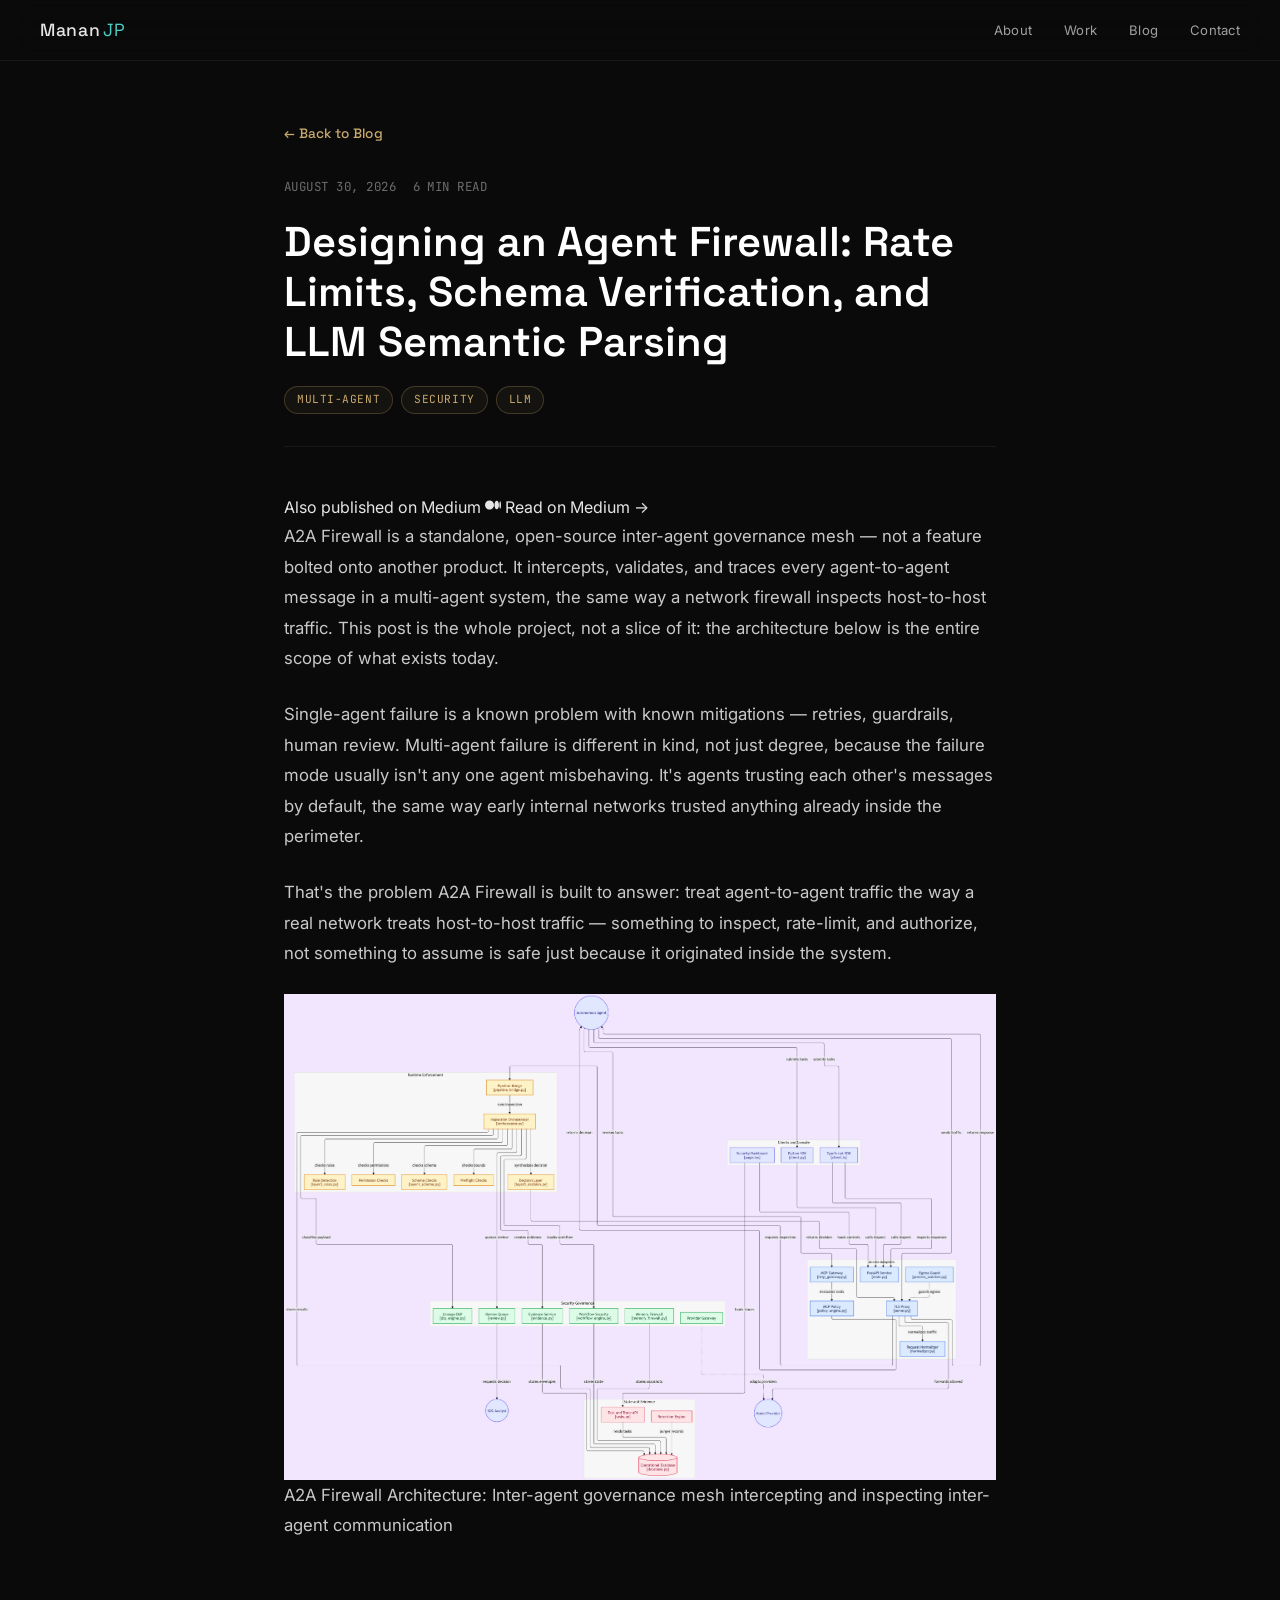
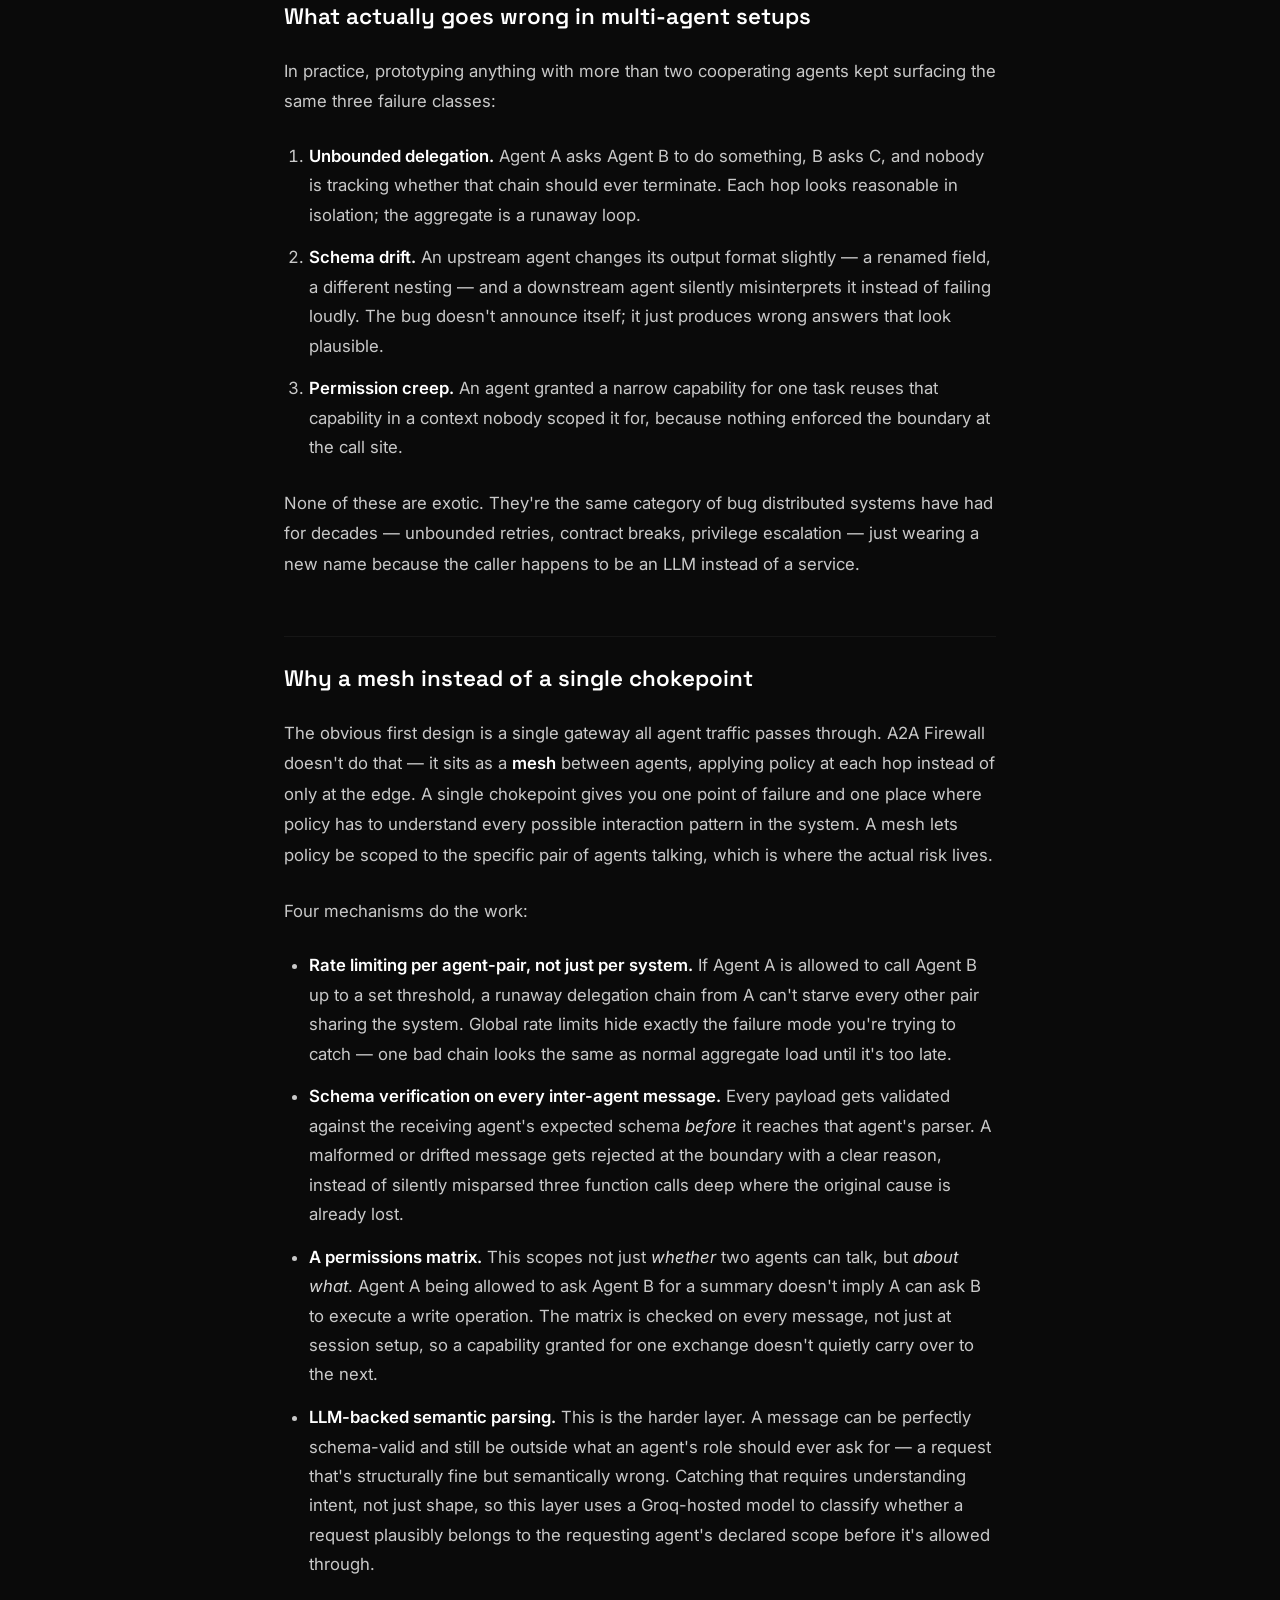
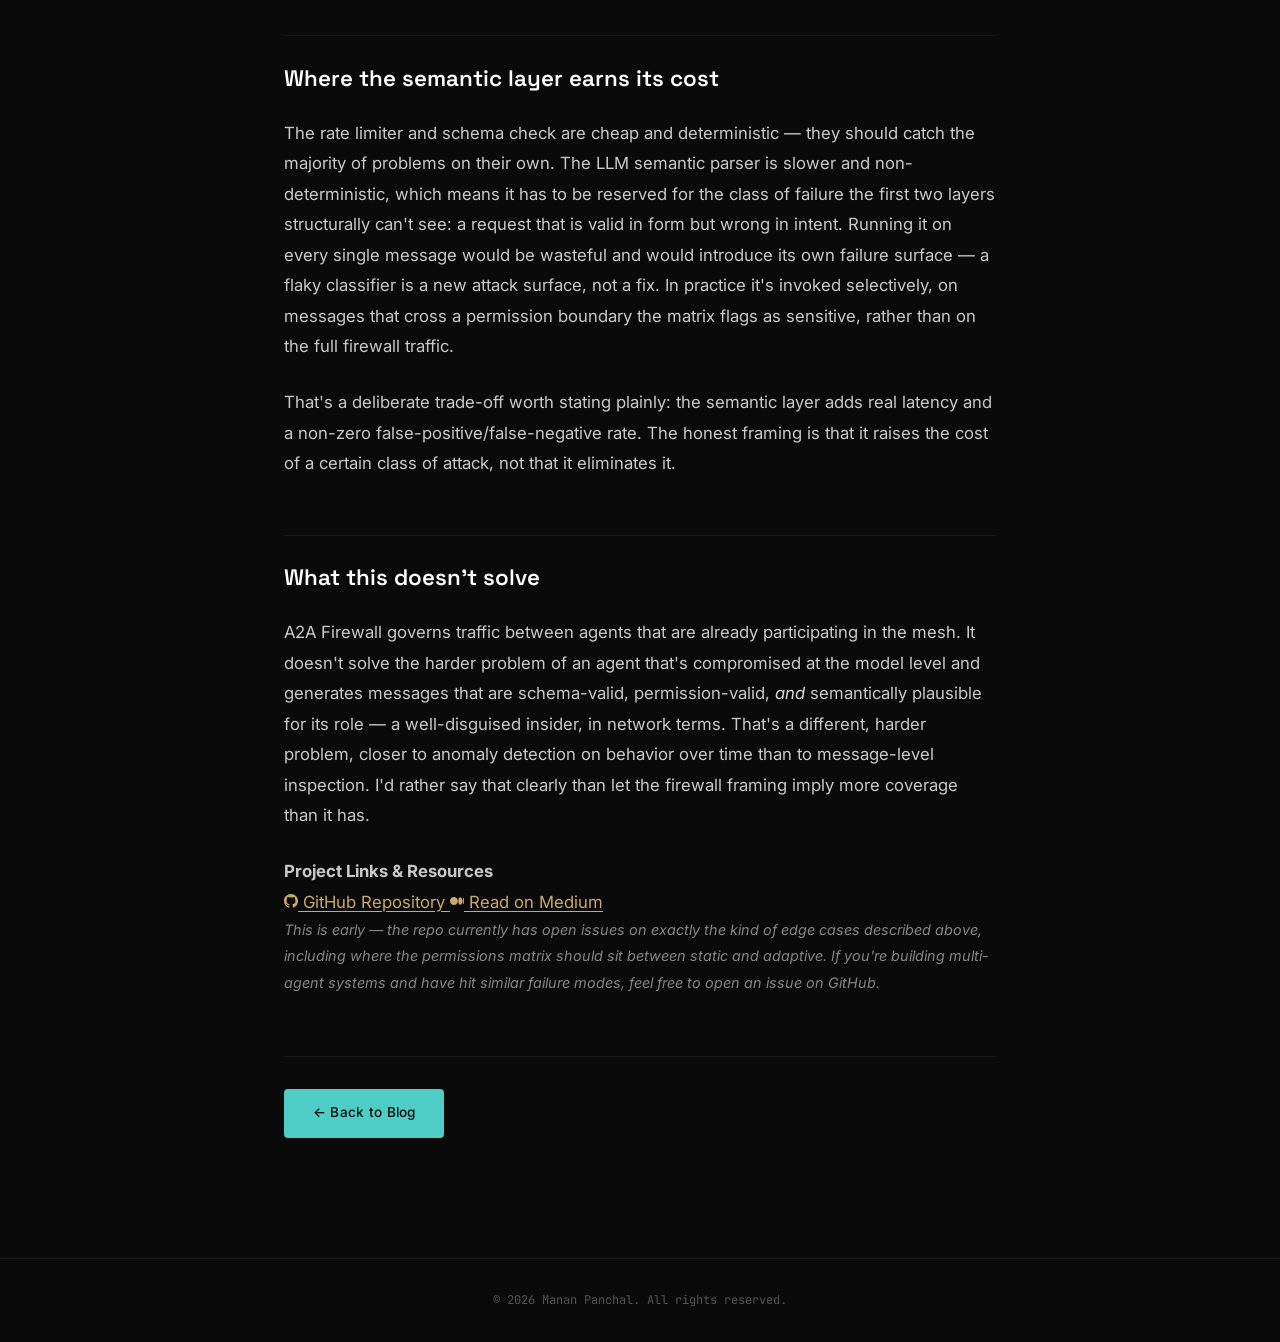
==== commit 9d2b2e0a: "feat: Update blogs with v2 content, architecture diagrams, and Medium links" ====
--- a/blog/designing-an-agent-firewall.html
+++ b/blog/designing-an-agent-firewall.html
@@ -6,7 +6,7 @@
   <title>Designing an Agent Firewall: Rate Limits, Schema Verification, and LLM Semantic Parsing — Manan Panchal</title>
 
   <!-- SEO Meta -->
-  <meta name="description" content="Multi-agent systems need governance layers. A2A Firewall intercepts agent-to-agent communications with rate limiting, schema verification, a permissions matrix, and Groq LLM semantic parsing. Deep-dive into the architecture." />
+  <meta name="description" content="A2A Firewall is a standalone, open-source inter-agent governance mesh. It intercepts, validates, and traces every agent-to-agent message with rate limiting, schema verification, permissions matrix, and Groq LLM semantic parsing." />
   <meta name="keywords" content="Agent Firewall, Multi-Agent Systems, A2A Firewall, LLM Security, Schema Verification, Rate Limiting, Agent Governance, Manan Panchal, AI Security, Groq, Semantic Parsing, Agent-to-Agent Communication" />
   <meta name="author" content="Manan Panchal" />
   <meta name="robots" content="index, follow" />
@@ -19,8 +19,8 @@
   <meta property="og:type" content="article" />
   <meta property="og:url" content="https://mananjp.github.io/blog/designing-an-agent-firewall.html" />
   <meta property="og:title" content="Designing an Agent Firewall: Rate Limits, Schema Verification, and LLM Semantic Parsing" />
-  <meta property="og:description" content="Multi-agent systems need governance layers. A2A Firewall intercepts agent-to-agent communications with rate limiting, schema verification, a permissions matrix, and Groq LLM semantic parsing." />
-  <meta property="og:image" content="https://mananjp.github.io/assets/og-image.png" />
+  <meta property="og:description" content="A2A Firewall is a standalone, open-source inter-agent governance mesh intercepting and validating agent-to-agent messages with rate limiting, schema verification, and Groq LLM semantic parsing." />
+  <meta property="og:image" content="https://mananjp.github.io/blog/A2A_diagram.png" />
   <meta property="og:site_name" content="Manan Panchal Blog" />
   <meta property="article:published_time" content="2026-08-30T00:00:00+05:30" />
   <meta property="article:author" content="Manan Panchal" />
@@ -31,8 +31,8 @@
   <!-- Twitter Card -->
   <meta name="twitter:card" content="summary_large_image" />
   <meta name="twitter:title" content="Designing an Agent Firewall: Rate Limits, Schema Verification, and LLM Semantic Parsing" />
-  <meta name="twitter:description" content="Multi-agent systems need governance layers. A2A Firewall intercepts agent-to-agent communications with a permissions mesh — here's the architecture behind it." />
-  <meta name="twitter:image" content="https://mananjp.github.io/assets/og-image.png" />
+  <meta name="twitter:description" content="A2A Firewall intercepts agent-to-agent communications with a permissions mesh — rate limiting, schema verification, and LLM semantic parsing." />
+  <meta name="twitter:image" content="https://mananjp.github.io/blog/A2A_diagram.png" />
 
   <!-- Structured Data (JSON-LD) -->
   <script type="application/ld+json">
@@ -40,7 +40,8 @@
     "@context": "https://schema.org",
     "@type": "BlogPosting",
     "headline": "Designing an Agent Firewall: Rate Limits, Schema Verification, and LLM Semantic Parsing",
-    "description": "Multi-agent systems need governance layers. A2A Firewall intercepts agent-to-agent communications with rate limiting, schema verification, a permissions matrix, and Groq LLM semantic parsing.",
+    "description": "A2A Firewall is a standalone, open-source inter-agent governance mesh intercepting and validating agent-to-agent messages with rate limiting, schema verification, and Groq LLM semantic parsing.",
+    "image": "https://mananjp.github.io/blog/A2A_diagram.png",
     "datePublished": "2026-08-30",
     "dateModified": "2026-08-30",
     "author": {
@@ -56,6 +57,9 @@
       "@type": "WebPage",
       "@id": "https://mananjp.github.io/blog/designing-an-agent-firewall.html"
     },
+    "sameAs": [
+      "https://medium.com/@mananjpanchal11/c51d27ef6883"
+    ],
     "keywords": ["Multi-Agent Systems", "Agent Firewall", "A2A Firewall", "LLM Security", "Schema Verification", "Rate Limiting", "Semantic Parsing", "Groq"],
     "wordCount": 950,
     "timeRequired": "PT6M"
@@ -98,10 +102,26 @@
         </div>
       </header>
 
+      <!-- Medium Callout -->
+      <div class="blog-medium-callout">
+        <span class="blog-medium-callout-text">Also published on Medium</span>
+        <a href="https://medium.com/@mananjpanchal11/c51d27ef6883" target="_blank" rel="noopener noreferrer" class="blog-medium-btn">
+          <svg width="16" height="16" viewBox="0 0 1043.63 592.71" fill="currentColor"><path d="M588.67 296.36c0 163.67-131.78 296.35-294.33 296.35S0 460.03 0 296.36 131.78 0 294.34 0s294.33 132.69 294.33 296.36M911.56 296.36c0 154.06-65.89 279-147.17 279s-147.17-124.94-147.17-279 65.88-279 147.16-279 147.17 124.9 147.17 279M1043.63 296.36c0 138-23.17 249.94-51.76 249.94s-51.75-111.91-51.75-249.94 23.17-249.94 51.75-249.94 51.76 111.9 51.76 249.94"/></svg>
+          Read on Medium &rarr;
+        </a>
+      </div>
+
       <div class="blog-post-body" itemprop="articleBody">
+        <p>A2A Firewall is a standalone, open-source inter-agent governance mesh — not a feature bolted onto another product. It intercepts, validates, and traces every agent-to-agent message in a multi-agent system, the same way a network firewall inspects host-to-host traffic. This post is the whole project, not a slice of it: the architecture below is the entire scope of what exists today.</p>
+
         <p>Single-agent failure is a known problem with known mitigations — retries, guardrails, human review. Multi-agent failure is different in kind, not just degree, because the failure mode usually isn't any one agent misbehaving. It's agents trusting each other's messages by default, the same way early internal networks trusted anything already inside the perimeter.</p>
 
         <p>That's the problem A2A Firewall is built to answer: treat agent-to-agent traffic the way a real network treats host-to-host traffic — something to inspect, rate-limit, and authorize, not something to assume is safe just because it originated inside the system.</p>
+
+        <figure class="blog-post-figure">
+          <img src="A2A_diagram.png" alt="A2A Firewall Architecture Diagram showing Runtime Enforcement, Security Governance, Clients, and Operational Database" class="blog-post-img" loading="lazy" />
+          <figcaption>A2A Firewall Architecture: Inter-agent governance mesh intercepting and inspecting inter-agent communication</figcaption>
+        </figure>
 
         <h2>What actually goes wrong in multi-agent setups</h2>
 
@@ -138,7 +158,22 @@
 
         <p>A2A Firewall governs traffic between agents that are already participating in the mesh. It doesn't solve the harder problem of an agent that's compromised at the model level and generates messages that are schema-valid, permission-valid, <em>and</em> semantically plausible for its role — a well-disguised insider, in network terms. That's a different, harder problem, closer to anomaly detection on behavior over time than to message-level inspection. I'd rather say that clearly than let the firewall framing imply more coverage than it has.</p>
 
-        <p>The live demo and source are linked from the <a href="../index.html#projects">project card on the homepage</a> — feedback on where the permissions matrix should sit between static and adaptive is genuinely welcome.</p>
+        <!-- Project Links Box -->
+        <div class="blog-action-box">
+          <h4>Project Links &amp; Resources</h4>
+          <div class="blog-action-links">
+            <a href="https://github.com/mananjp/a2a-firewall" target="_blank" rel="noopener noreferrer" class="blog-action-btn accent">
+              <svg width="14" height="14" viewBox="0 0 24 24" fill="currentColor"><path d="M12 0C5.37 0 0 5.37 0 12c0 5.31 3.435 9.795 8.205 11.385.6.105.825-.255.825-.57 0-.285-.015-1.23-.015-2.235-3.015.555-3.795-.735-4.035-1.41-.135-.345-.72-1.41-1.23-1.695-.42-.225-1.02-.78-.015-.795.945-.015 1.62.87 1.845 1.23 1.08 1.815 2.805 1.305 3.495.99.105-.78.42-1.305.765-1.605-2.67-.3-5.46-1.335-5.46-5.925 0-1.305.465-2.385 1.23-3.225-.12-.3-.54-1.53.12-3.18 0 0 1.005-.315 3.3 1.23.96-.27 1.98-.405 3-.405s2.04.135 3 .405c2.295-1.56 3.3-1.23 3.3-1.23.66 1.65.24 2.88.12 3.18.765.84 1.23 1.905 1.23 3.225 0 4.605-2.805 5.625-5.475 5.925.435.375.81 1.095.81 2.22 0 1.605-.015 2.895-.015 3.3 0 .315.225.69.825.57A12.02 12.02 0 0024 12c0-6.63-5.37-12-12-12z"/></svg>
+              GitHub Repository
+            </a>
+            <a href="https://medium.com/@mananjpanchal11/c51d27ef6883" target="_blank" rel="noopener noreferrer" class="blog-action-btn">
+              <svg width="14" height="14" viewBox="0 0 1043.63 592.71" fill="currentColor"><path d="M588.67 296.36c0 163.67-131.78 296.35-294.33 296.35S0 460.03 0 296.36 131.78 0 294.34 0s294.33 132.69 294.33 296.36M911.56 296.36c0 154.06-65.89 279-147.17 279s-147.17-124.94-147.17-279 65.88-279 147.16-279 147.17 124.9 147.17 279M1043.63 296.36c0 138-23.17 249.94-51.76 249.94s-51.75-111.91-51.75-249.94 23.17-249.94 51.75-249.94 51.76 111.9 51.76 249.94"/></svg>
+              Read on Medium
+            </a>
+          </div>
+        </div>
+
+        <p style="font-size:0.9rem; color:rgba(255,255,255,0.5); font-style:italic;">This is early &mdash; the repo currently has open issues on exactly the kind of edge cases described above, including where the permissions matrix should sit between static and adaptive. If you're building multi-agent systems and have hit similar failure modes, feel free to open an issue on GitHub.</p>
       </div>
 
       <footer class="blog-post-footer">
--- a/assets/style.css
+++ b/assets/style.css
@@ -1153,9 +1153,9 @@
    ============================================================ */
 .stats-band {
   display: grid;
-  grid-template-columns: 0.85fr 1.15fr;
+  grid-template-columns: 1fr 1fr;
   gap: 1.5rem;
-  align-items: center;
+  align-items: start;
   margin-top: 2rem;
 }
 
@@ -1163,6 +1163,10 @@
   .stats-band {
     grid-template-columns: 1fr;
   }
+}
+
+.stats-item {
+  min-width: 0; /* prevent grid blowout */
 }
 
 .stats-item h3 {
@@ -1175,12 +1179,22 @@
 
 .gh-stat-img {
   width: 100%;
+  height: auto;
   border-radius: 6px;
   border: 1px solid var(--border);
 }
 
+.stats-contrib {
+  margin-top: 1.5rem;
+}
+
+.gh-contrib-img {
+  width: 100%;
+  height: auto;
+}
+
 /* ============================================================
-   BLOG / LAB NOTES
+   BLOG
    ============================================================ */
 .blog-intro {
   font-family: var(--f-body);
@@ -1245,6 +1259,19 @@
 
 .blog-date {
   color: var(--gold);
+}
+
+.blog-platform {
+  font-family: var(--f-mono);
+  font-size: 0.58rem;
+  font-weight: 500;
+  letter-spacing: 0.08em;
+  text-transform: uppercase;
+  color: #fff;
+  background: rgba(255, 255, 255, 0.08);
+  border: 1px solid rgba(255, 255, 255, 0.15);
+  padding: 1px 6px;
+  border-radius: 4px;
 }
 
 .blog-title {
--- a/assets/blog-post.css
+++ b/assets/blog-post.css
@@ -195,7 +195,134 @@
   font-family: 'JetBrains Mono', monospace;
   font-size: 0.75rem;
   color: rgba(255,255,255,0.3);
-  letter-spacing: 0.03em;
+/* Medium callout */
+.blog-medium-callout {
+  display: flex;
+  align-items: center;
+  justify-content: space-between;
+  flex-wrap: wrap;
+  gap: 12px;
+  padding: 14px 20px;
+  margin-bottom: 32px;
+  background: rgba(255, 255, 255, 0.03);
+  border: 1px solid rgba(255, 255, 255, 0.08);
+  border-radius: 8px;
+}
+
+.blog-medium-callout-text {
+  font-family: 'Inter', sans-serif;
+  font-size: 0.88rem;
+  color: rgba(255, 255, 255, 0.65);
+}
+
+.blog-medium-btn {
+  display: inline-flex;
+  align-items: center;
+  gap: 8px;
+  padding: 6px 14px;
+  border-radius: 6px;
+  background: #ffffff;
+  color: #000000 !important;
+  font-family: 'Space Grotesk', sans-serif;
+  font-weight: 500;
+  font-size: 0.82rem;
+  text-decoration: none !important;
+  transition: transform 0.2s, background 0.2s;
+  white-space: nowrap;
+}
+
+.blog-medium-btn:hover {
+  background: #e6e6e6;
+  transform: translateY(-1px);
+  opacity: 1 !important;
+}
+
+.blog-medium-btn svg {
+  flex-shrink: 0;
+}
+
+/* Figures & Diagrams */
+.blog-post-figure {
+  margin: 2.2em 0 2.5em;
+  text-align: center;
+}
+
+.blog-post-img {
+  width: 100%;
+  max-width: 100%;
+  height: auto;
+  border-radius: 8px;
+  border: 1px solid rgba(255, 255, 255, 0.1);
+  background: #0d0d0d;
+  box-shadow: 0 16px 40px rgba(0, 0, 0, 0.5);
+  display: block;
+}
+
+.blog-post-figure figcaption {
+  margin-top: 12px;
+  font-family: 'JetBrains Mono', monospace;
+  font-size: 0.78rem;
+  color: rgba(255, 255, 255, 0.45);
+  letter-spacing: 0.02em;
+  line-height: 1.5;
+}
+
+/* Post Action Links Box */
+.blog-action-box {
+  margin: 2.5em 0 1.5em;
+  padding: 20px 24px;
+  background: rgba(201, 169, 110, 0.04);
+  border: 1px solid rgba(201, 169, 110, 0.15);
+  border-radius: 8px;
+}
+
+.blog-action-box h4 {
+  font-family: 'Space Grotesk', sans-serif;
+  font-size: 0.95rem;
+  font-weight: 600;
+  color: #fff;
+  margin: 0 0 12px;
+  text-transform: uppercase;
+  letter-spacing: 0.05em;
+}
+
+.blog-action-links {
+  display: flex;
+  flex-wrap: wrap;
+  gap: 12px;
+}
+
+.blog-action-btn {
+  display: inline-flex;
+  align-items: center;
+  gap: 6px;
+  font-family: 'Space Grotesk', sans-serif;
+  font-size: 0.85rem;
+  font-weight: 500;
+  padding: 6px 14px;
+  border-radius: 6px;
+  border: 1px solid rgba(255, 255, 255, 0.15);
+  color: #fff !important;
+  text-decoration: none !important;
+  background: rgba(255, 255, 255, 0.04);
+  transition: all 0.2s;
+}
+
+.blog-action-btn:hover {
+  background: rgba(255, 255, 255, 0.1);
+  border-color: rgba(255, 255, 255, 0.3);
+  transform: translateY(-1px);
+}
+
+.blog-action-btn.accent {
+  background: rgba(201, 169, 110, 0.12);
+  border-color: rgba(201, 169, 110, 0.4);
+  color: var(--accent, #c9a96e) !important;
+}
+
+.blog-action-btn.accent:hover {
+  background: rgba(201, 169, 110, 0.2);
+  border-color: rgba(201, 169, 110, 0.6);
 }
 
 /* Responsive */
